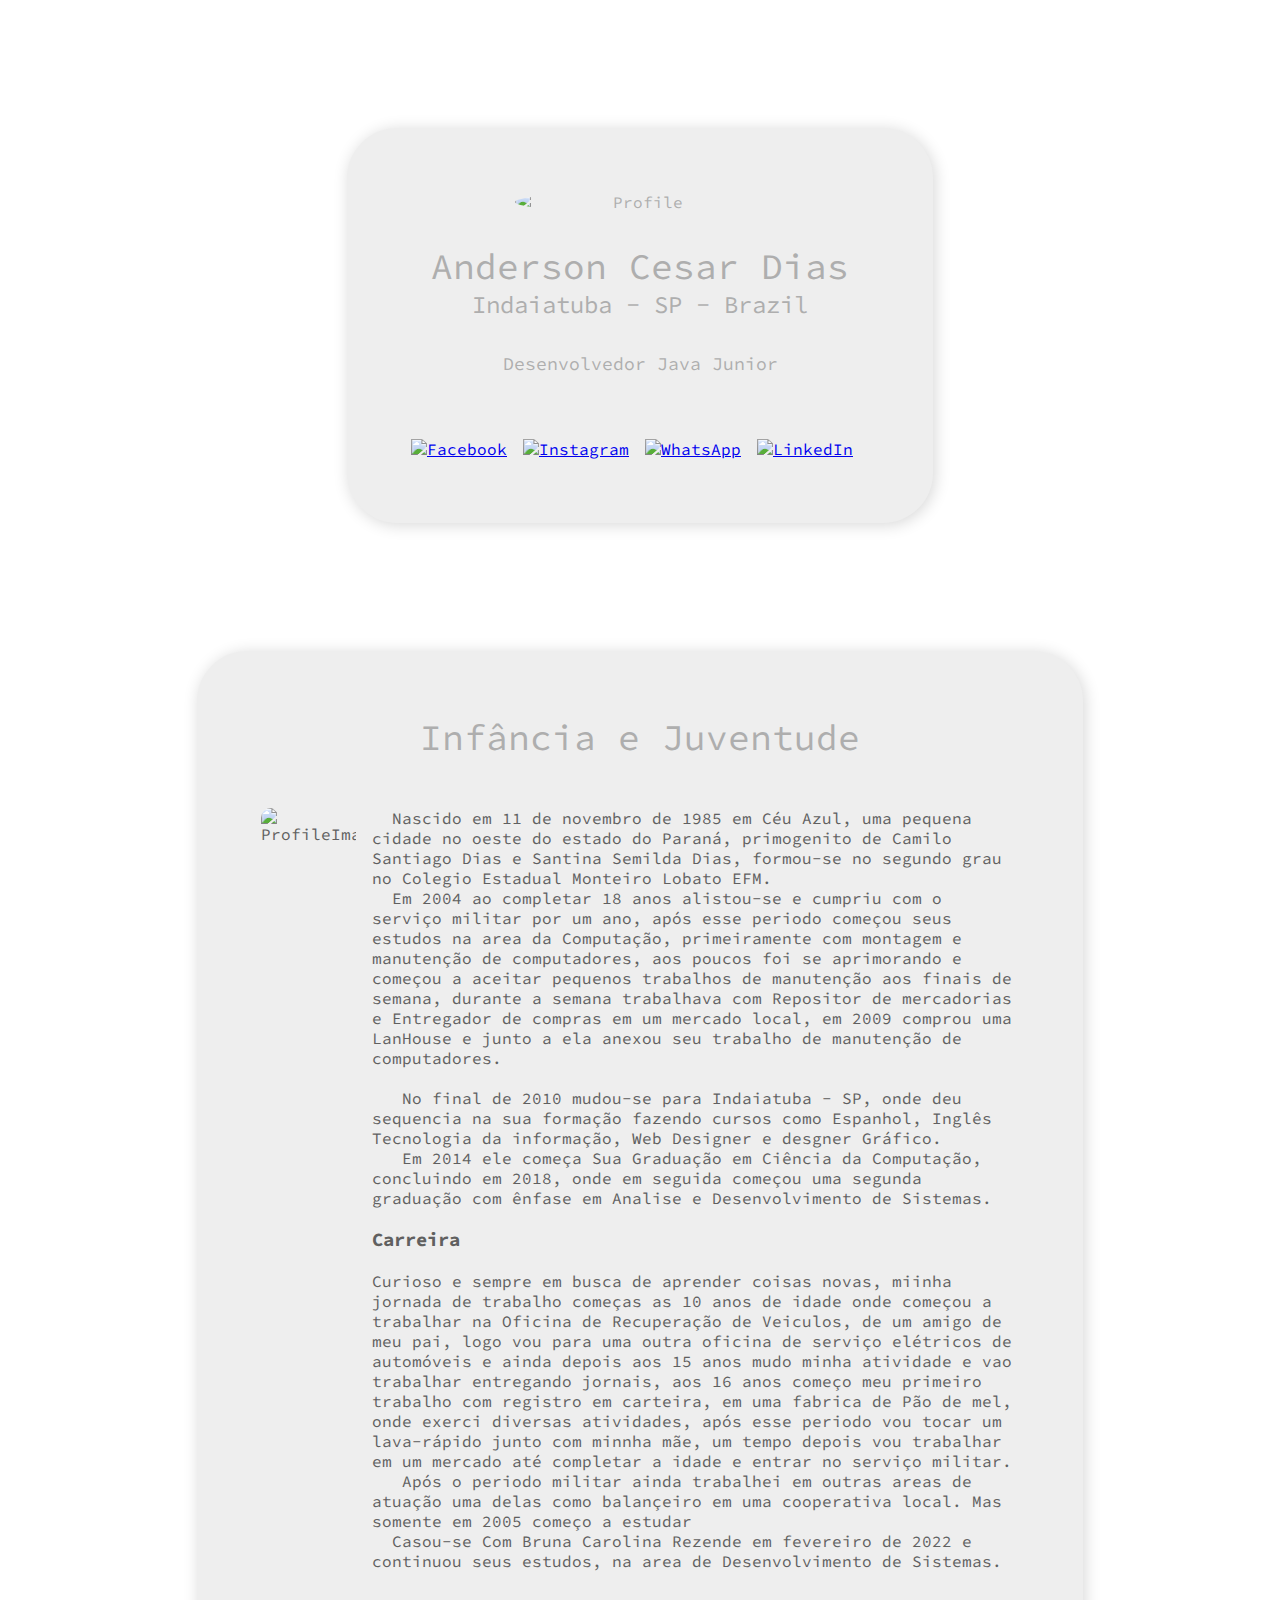
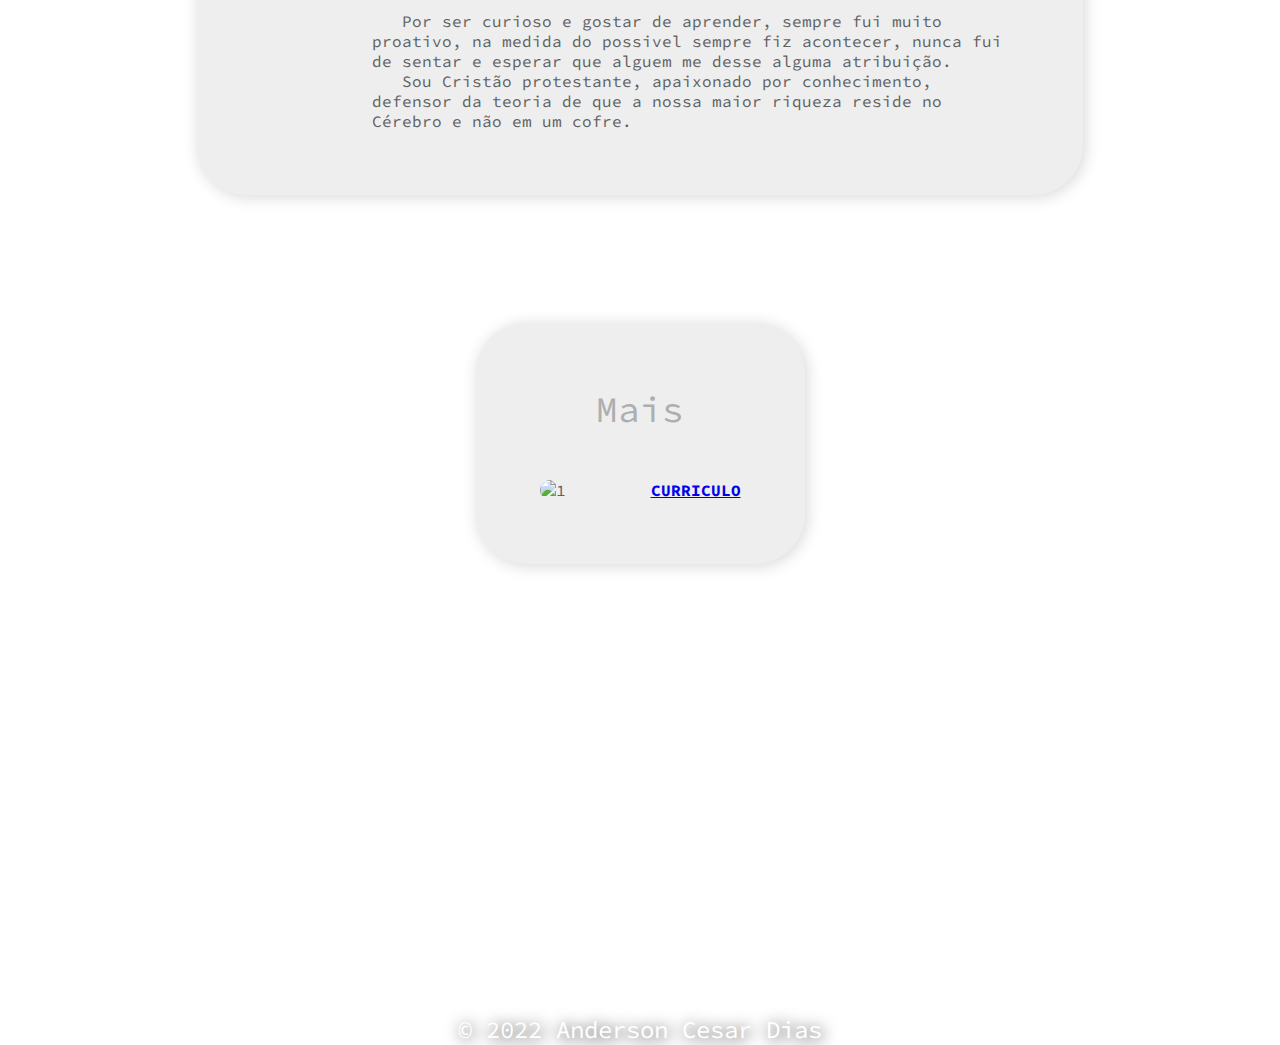
==== index.html @ 909606b6 "dekletar pastas" ====
<!DOCTYPE html>
<html lang="en">
  <head>
    <meta charset="UTF-8" />
    <meta name="viewport" content="width=device-width, initial-scale=1.0" />
    <title>Anderson C dias</title>
    <link
      href="https://fonts.googleapis.com/css2?family=Source+Code+Pro&display=swap"
      rel="stylesheet"
    />
    <link rel="stylesheet" href="/style.css" />
  </head>
  <body>
    <div class="profile box">
    
      <img class="profile-pic" src="/img/foto.jpeg" alt="Profile" />
      <h1 class="title">Anderson Cesar Dias </h1>
      <span>Indaiatuba - SP - Brazil</span>
      <p>Desenvolvedor Java Junior</p>
      <ul class="redes-sociais">
        <li>
          <a href="https://www.facebook.com/andersoncesar.dias.18"target="_blank"><img src="/img/facebook.svg" alt="Facebook" /></a>
        </li>
        <li>
          <a href="https://www.instagram.com/anderson_c_dias/"target="_blank"><img src="/img/instagram.svg" alt="Instagram" /></a>
        </li>
        <li>
          <a href="https://contate.me/andersonCesarDias" target="_blank"><img src="/img/whatsapp.svg" alt="WhatsApp" /></a>
        </li>
        <li>
          <a href="https://www.linkedin.com/in/anderson-c-dias/"target="_blank"><img src="/img/linkedin.svg" alt="LinkedIn" /></a>
        </li>
      </ul>
    </div>
    <div class="portfolio box">
      <h1 class="title">Infância e Juventude</h1>
      <ul>
        <li>
          <img class="profile-gif" src="/img/Anderson Cesar Dias.gif" alt="ProfileImage" />
          <div>
            
            <p>
              &NonBreakingSpace;&NonBreakingSpace;Nascido em 11 de novembro de 1985 em  Céu Azul, 
              uma pequena cidade no oeste do estado do Paraná, primogenito de Camilo Santiago Dias e Santina Semilda
     Dias, 
formou-se no segundo grau no Colegio Estadual Monteiro Lobato EFM.<br/> &NonBreakingSpace;&NonBreakingSpace;Em 2004 ao completar 18 anos alistou-se e cumpriu com o serviço militar 
por um ano, após esse periodo 
começou seus estudos na area da Computação, primeiramente com montagem e manutenção de computadores, aos poucos foi se aprimorando e começou a 
aceitar 
pequenos trabalhos de manutenção aos finais de semana, durante a semana  trabalhava com Repositor de mercadorias  e Entregador de compras em 
um mercado local, em 2009 comprou uma LanHouse e junto a ela anexou seu trabalho de manutenção de computadores.<br/><br/>&NonBreakingSpace;&NonBreakingSpace;

No final de 2010 mudou-se para Indaiatuba - SP, onde deu sequencia na sua formação fazendo cursos como Espanhol, Inglês
Tecnologia da informação, Web Designer e desgner Gráfico.<br/>&NonBreakingSpace;&NonBreakingSpace;
Em 2014 ele começa Sua Graduação em Ciência da Computação, concluindo em 2018, onde em seguida começou uma segunda graduação com
ênfase em Analise e Desenvolvimento de Sistemas.<br/>&NonBreakingSpace;&NonBreakingSpace;


<h3>Carreira</h3><br/>
Curioso e sempre em busca de aprender coisas novas, miinha jornada de trabalho começas as 10 anos de idade onde começou
a trabalhar na Oficina de Recuperação de Veiculos, de um amigo de meu pai,
logo vou para uma outra oficina de serviço elétricos de automóveis e ainda depois aos 15 anos  mudo minha atividade e vao trabalhar entregando
jornais,
aos 16 anos  começo meu primeiro trabalho com registro em carteira, em uma fabrica de Pão de mel, onde  exerci diversas atividades, após 
esse periodo 
vou tocar um lava-rápido junto com minnha mãe, um tempo depois vou trabalhar em  um mercado  até completar a idade e 
entrar no serviço militar.<br/>&NonBreakingSpace;&NonBreakingSpace; Após o periodo militar  
ainda trabalhei em outras areas de atuação uma delas como balançeiro em uma cooperativa local. Mas somente em 2005 começo a estudar 
<br/>&NonBreakingSpace;&NonBreakingSpace;Casou-se Com Bruna Carolina Rezende em fevereiro de 2022 e continuou seus estudos, na area de Desenvolvimento de Sistemas.<br/><br/><br/>&NonBreakingSpace;&NonBreakingSpace;
Por ser curioso e gostar de aprender, sempre fui muito proativo, na medida do possivel sempre fiz acontecer, nunca fui de sentar
e esperar 
que alguem me desse alguma atribuição.<br/>&NonBreakingSpace;&NonBreakingSpace;

Sou Cristão protestante, apaixonado por conhecimento, defensor da teoria de que a nossa maior riqueza reside no Cérebro e não em um cofre.

              
            </p>
          </div>
        </li>
        
        
      </ul>
    </div>
 
    <div class="portfolio box">
      <h1 class="title">Mais</h1>
      <ul>
        <li>
          <img class="profile-gif" src="/img/curriculum-vitae.png" alt="1" />
         <a href="/HTML/curriculo.html"><h4>CURRICULO</h4></a>   
        
        </li>
        
        
      </ul>
    </div>
    
    
    <p class="copyright">© 2022 Anderson Cesar Dias</p>
  </body>
</html>
---- style.css ----
* {
  margin: 0;
  padding: 0;
}

img {
  display: block;
  max-width: 100%;

}
/*remove o ponto em frente a lista*/
li {
  list-style: none;
}

body {
  font-family: "Source Code Pro", monospace;
  background: url("../img/bg.jpg") no-repeat top center;
  background-attachment: fixed;
  background-size: cover;
  display: grid;
  align-items: center;
  justify-items: center;
  height: 100vh;
  color: #aeaeae;
}

.title {
  font-size: 36px;
  font-weight: normal;
}
.title2 {
  font-size: 30px;
  font-weight: bold;
  color: black;
}

.text2 {
  font-size: 20px;
  font-weight: bold;
  color: black;
}
.title3 {
  font-size: 36px;
  font-weight: normal;
}

.box {
  background: #eee;
  padding: 4rem;
  box-shadow: 2px 2px 16px rgba(0, 0, 0, 0.16);
  border-radius: 50px;
  text-align: center;
  margin-top: 8rem;
}

.profile-gif {
  border-radius: 50%;
  width: 95PX;
  margin: 0 0 0 0;
}
.profile-pic {
  border-radius: 50%;
  width: 250PX;
  margin: 0 auto 2rem auto;
}

.profile span {
  font-size: 24px;
}

.profile p {
  font-size: 18px;
  margin-top: 2rem;
  margin-bottom: 4rem;
}

.redes-sociais {
  display: flex;
  justify-content: center;
}

.redes-sociais li {
  margin-right: 1rem;
}

.portfolio {
  max-width: 886px;
  box-sizing: border-box;
}

.portfolio ul {
  margin-top: 3rem;
}

.portfolio li {
  display: grid;
  grid-template-columns: auto 1fr;
  text-align: left;
  gap: 1rem;
  color: #606060;
}

.portfolio li + li {
  margin-top: 2rem;
}

.portfolio img {
  border-radius: 10px;
}

.portfolio h2 {
  font-weight: normal;
  margin-bottom: 1rem;
}
.skills{
  border-radius: 50%;
  width: 150PX;
 justify-content: flex-start;
}
.copyright {
  font-size: 24px;
  color: white;
  text-shadow: 2px 2px 16px black;
  margin: 50vh 0;
}
.wrapper {
  display: grid;
  grid-template-columns: 200px 200px 200px 200px;
}
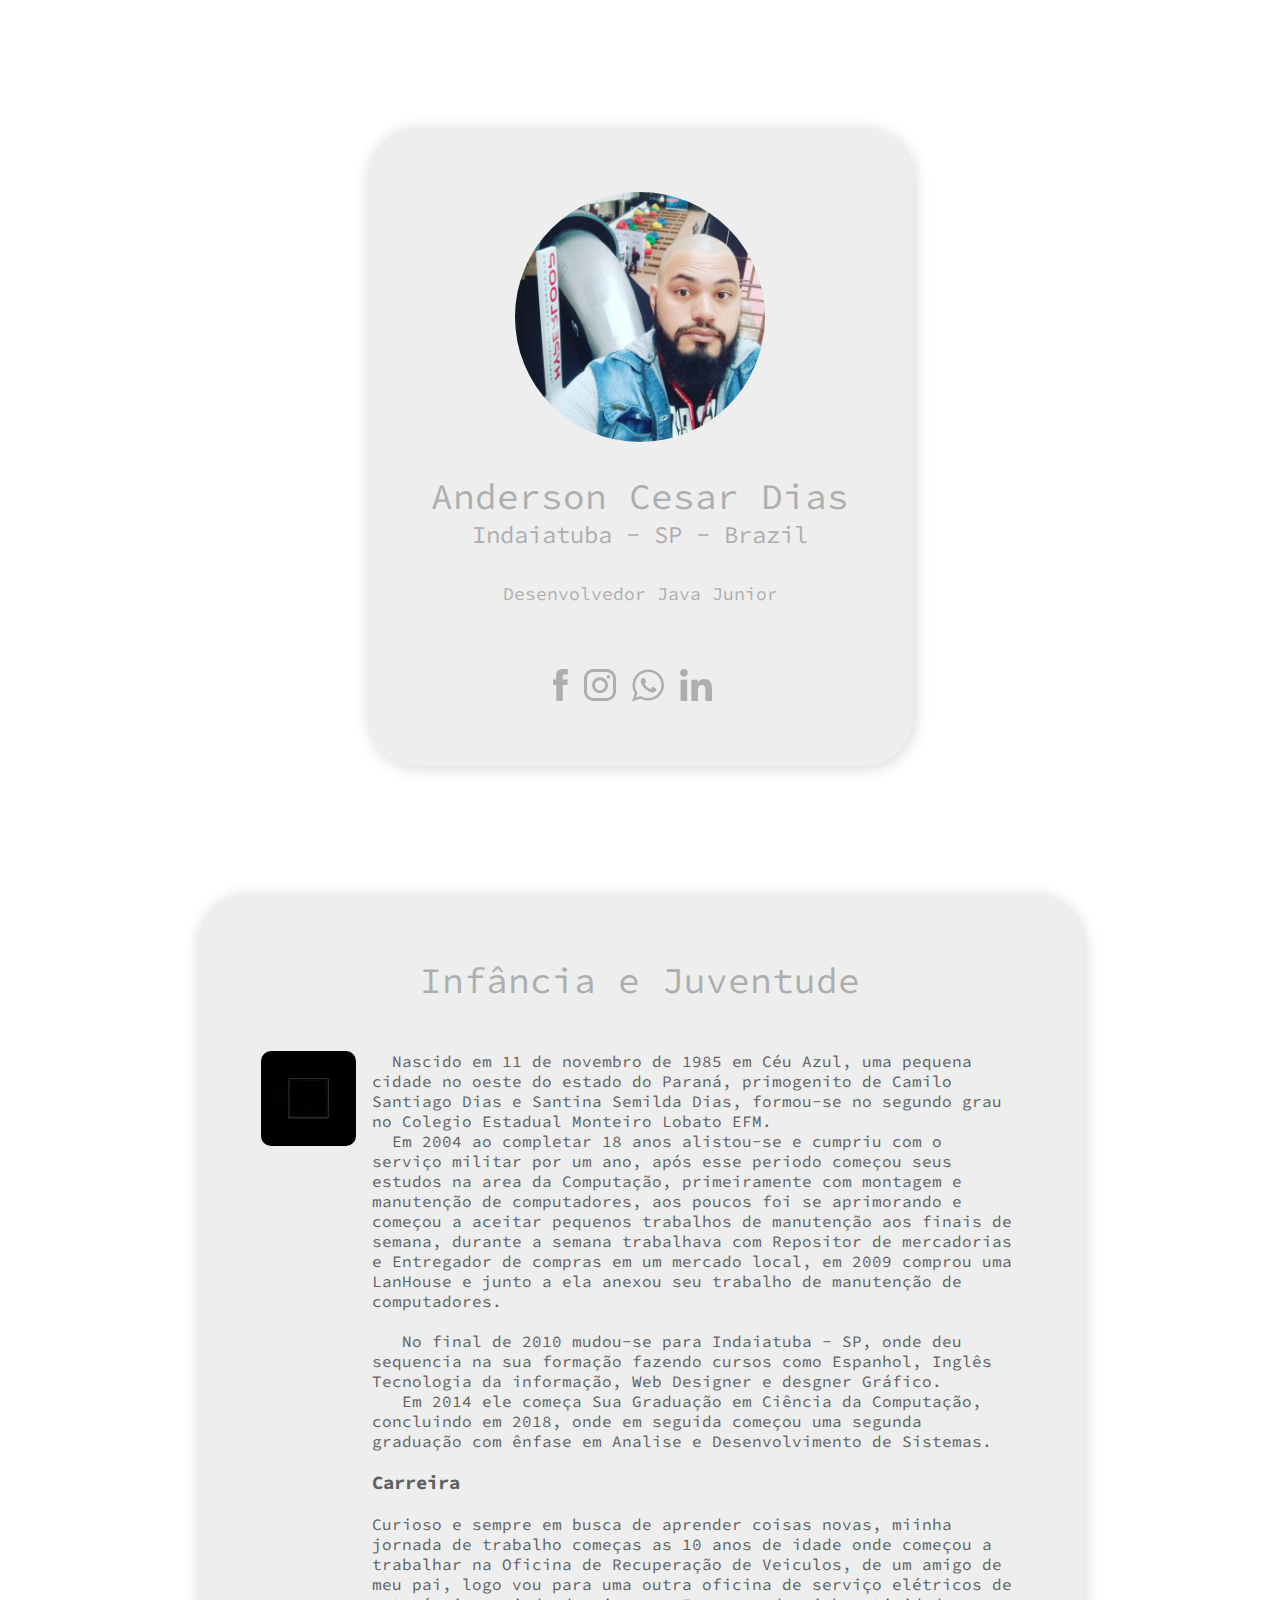
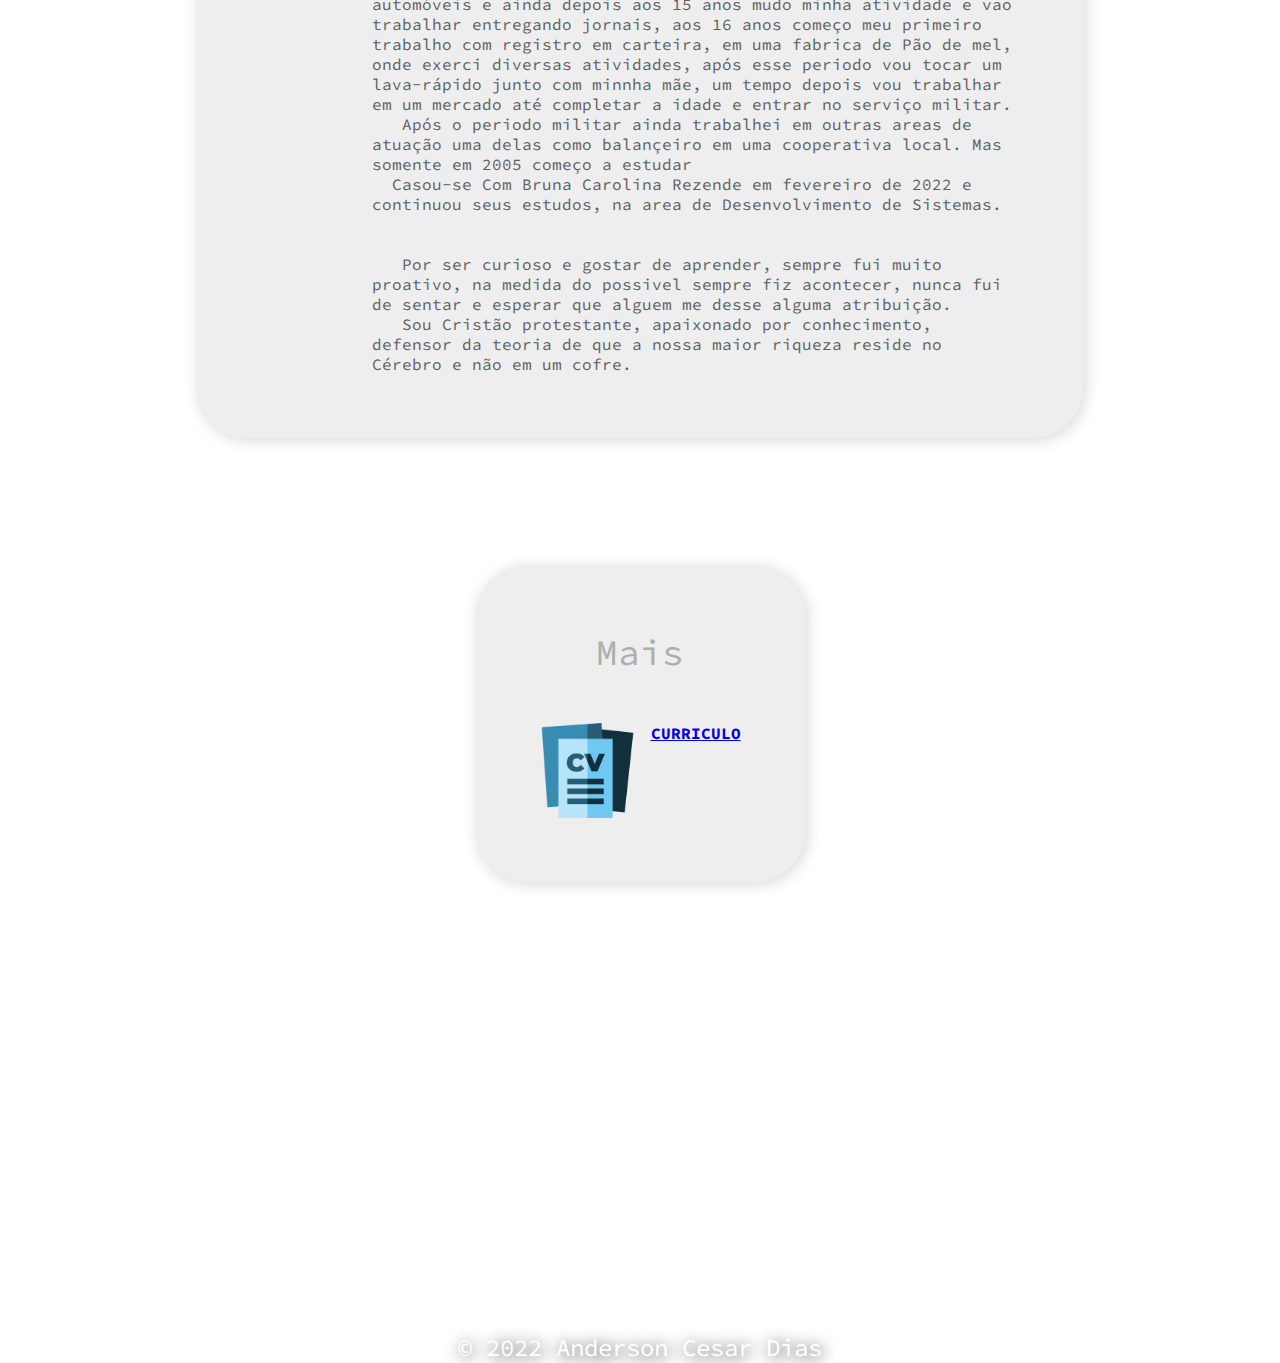
==== commit 81bf6e11: "Mudança de estrutura para atender o Git" ====
--- a/index.html
+++ b/index.html
@@ -8,27 +8,27 @@
       href="https://fonts.googleapis.com/css2?family=Source+Code+Pro&display=swap"
       rel="stylesheet"
     />
-    <link rel="stylesheet" href="/style.css" />
+    <link rel="stylesheet" href="style.css" />
   </head>
   <body>
     <div class="profile box">
     
-      <img class="profile-pic" src="/img/foto.jpeg" alt="Profile" />
+      <img class="profile-pic" src="foto.jpeg" alt="Profile" />
       <h1 class="title">Anderson Cesar Dias </h1>
       <span>Indaiatuba - SP - Brazil</span>
       <p>Desenvolvedor Java Junior</p>
       <ul class="redes-sociais">
         <li>
-          <a href="https://www.facebook.com/andersoncesar.dias.18"target="_blank"><img src="/img/facebook.svg" alt="Facebook" /></a>
+          <a href="https://www.facebook.com/andersoncesar.dias.18"target="_blank"><img src="facebook.svg" alt="Facebook" /></a>
         </li>
         <li>
-          <a href="https://www.instagram.com/anderson_c_dias/"target="_blank"><img src="/img/instagram.svg" alt="Instagram" /></a>
+          <a href="https://www.instagram.com/anderson_c_dias/"target="_blank"><img src="instagram.svg" alt="Instagram" /></a>
         </li>
         <li>
-          <a href="https://contate.me/andersonCesarDias" target="_blank"><img src="/img/whatsapp.svg" alt="WhatsApp" /></a>
+          <a href="https://contate.me/andersonCesarDias" target="_blank"><img src="whatsapp.svg" alt="WhatsApp" /></a>
         </li>
         <li>
-          <a href="https://www.linkedin.com/in/anderson-c-dias/"target="_blank"><img src="/img/linkedin.svg" alt="LinkedIn" /></a>
+          <a href="https://www.linkedin.com/in/anderson-c-dias/"target="_blank"><img src="linkedin.svg" alt="LinkedIn" /></a>
         </li>
       </ul>
     </div>
@@ -36,7 +36,7 @@
       <h1 class="title">Infância e Juventude</h1>
       <ul>
         <li>
-          <img class="profile-gif" src="/img/Anderson Cesar Dias.gif" alt="ProfileImage" />
+          <img class="profile-gif" src="Anderson Cesar Dias.gif" alt="ProfileImage" />
           <div>
             
             <p>
@@ -86,7 +86,7 @@
       <h1 class="title">Mais</h1>
       <ul>
         <li>
-          <img class="profile-gif" src="/img/curriculum-vitae.png" alt="1" />
+          <img class="profile-gif" src="curriculum-vitae.png" alt="1" />
          <a href="/HTML/curriculo.html"><h4>CURRICULO</h4></a>   
         
         </li>
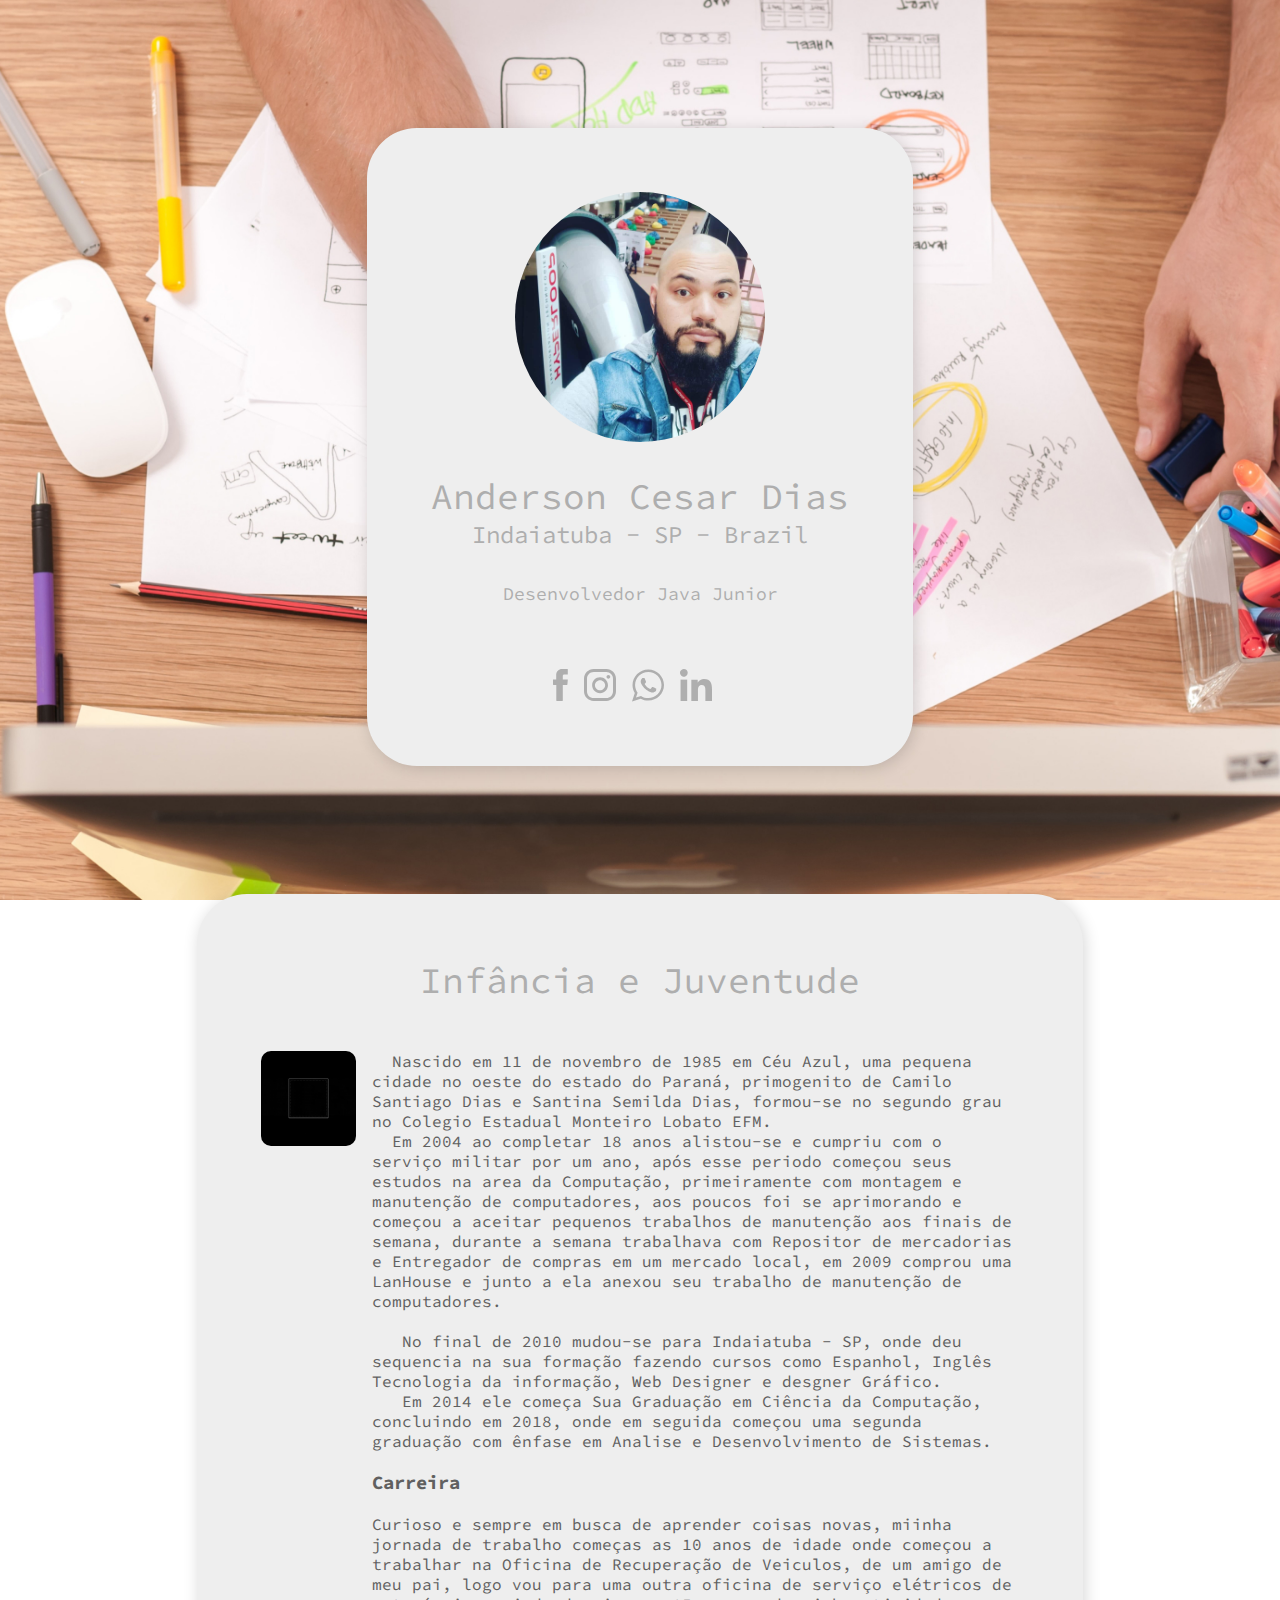
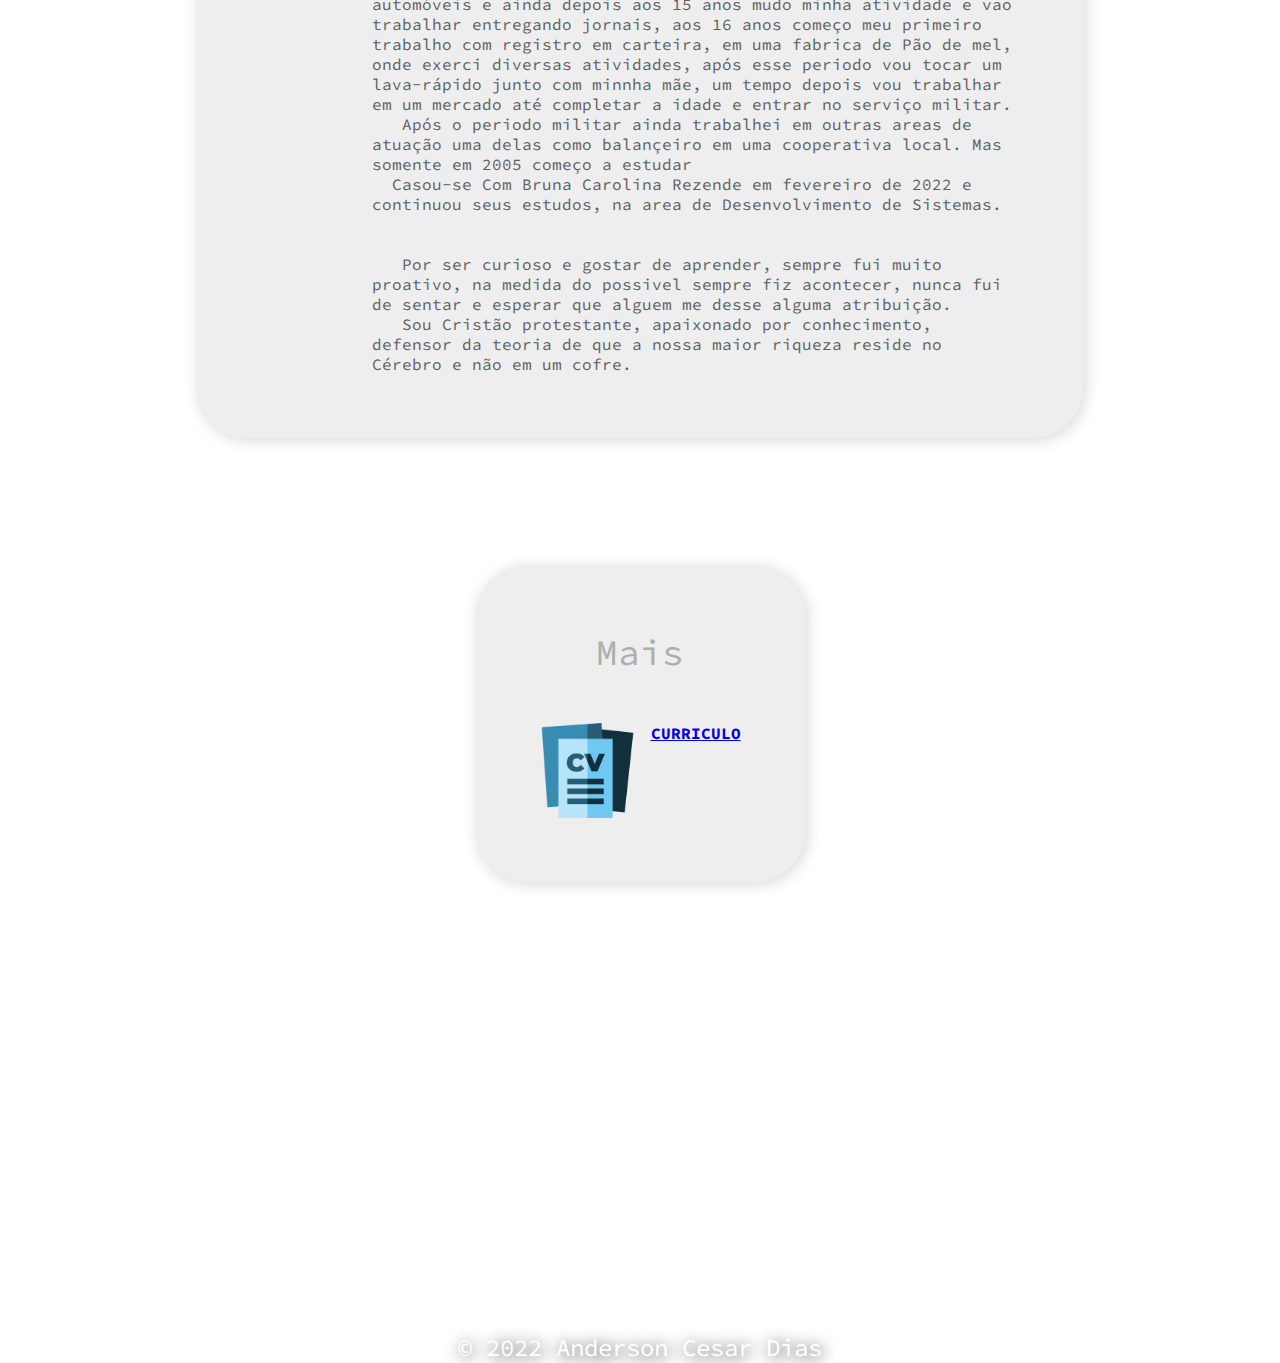
==== commit 5c368274: "Update index.html" ====
--- a/index.html
+++ b/index.html
@@ -3,7 +3,7 @@
   <head>
     <meta charset="UTF-8" />
     <meta name="viewport" content="width=device-width, initial-scale=1.0" />
-    <title>Anderson C dias</title>
+    <title>Anderson C Dias</title>
     <link
       href="https://fonts.googleapis.com/css2?family=Source+Code+Pro&display=swap"
       rel="stylesheet"
@@ -87,7 +87,7 @@
       <ul>
         <li>
           <img class="profile-gif" src="curriculum-vitae.png" alt="1" />
-         <a href="/HTML/curriculo.html"><h4>CURRICULO</h4></a>   
+         <a href="curriculo.html"><h4>CURRICULO</h4></a>   
         
         </li>
         
--- a/style.css
+++ b/style.css
@@ -15,7 +15,7 @@
 
 body {
   font-family: "Source Code Pro", monospace;
-  background: url("../img/bg.jpg") no-repeat top center;
+  background: url("bg.jpg") no-repeat top center;
   background-attachment: fixed;
   background-size: cover;
   display: grid;
@@ -127,4 +127,4 @@
 .wrapper {
   display: grid;
   grid-template-columns: 200px 200px 200px 200px;
-}+}
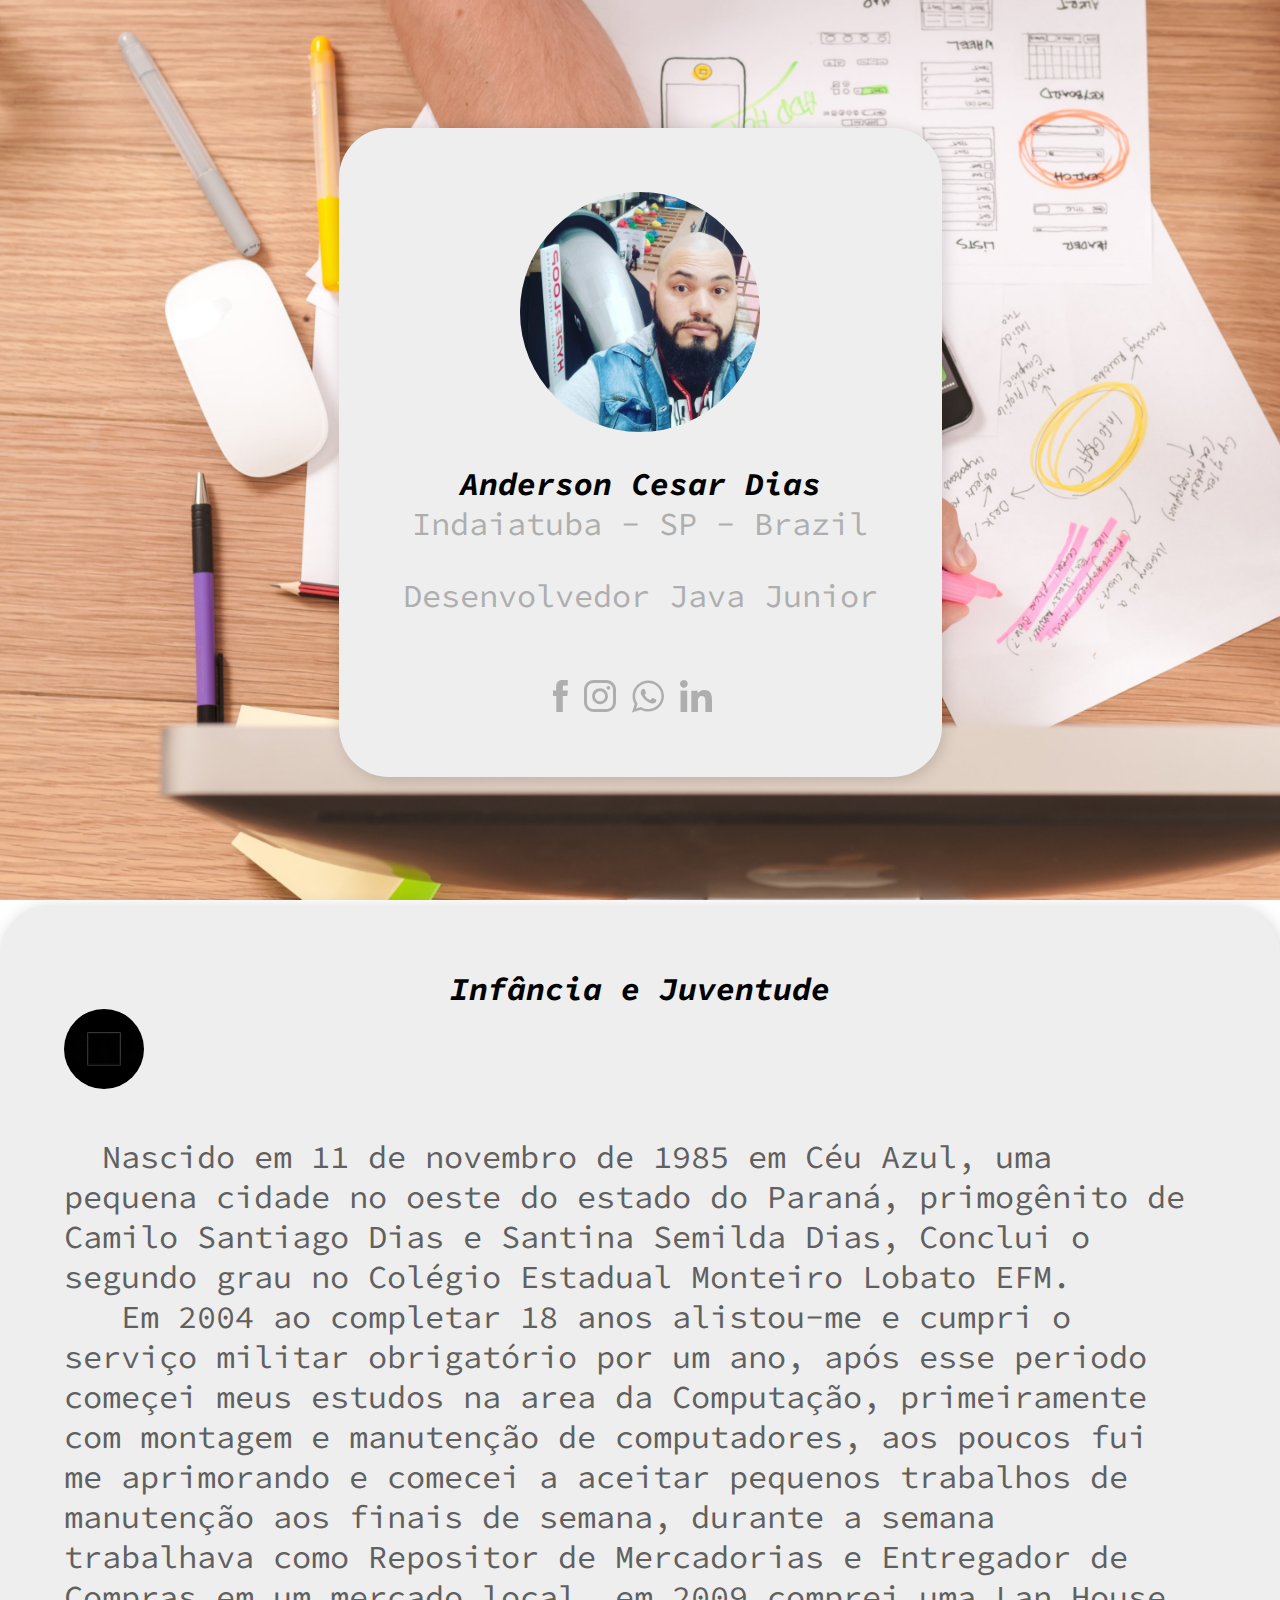
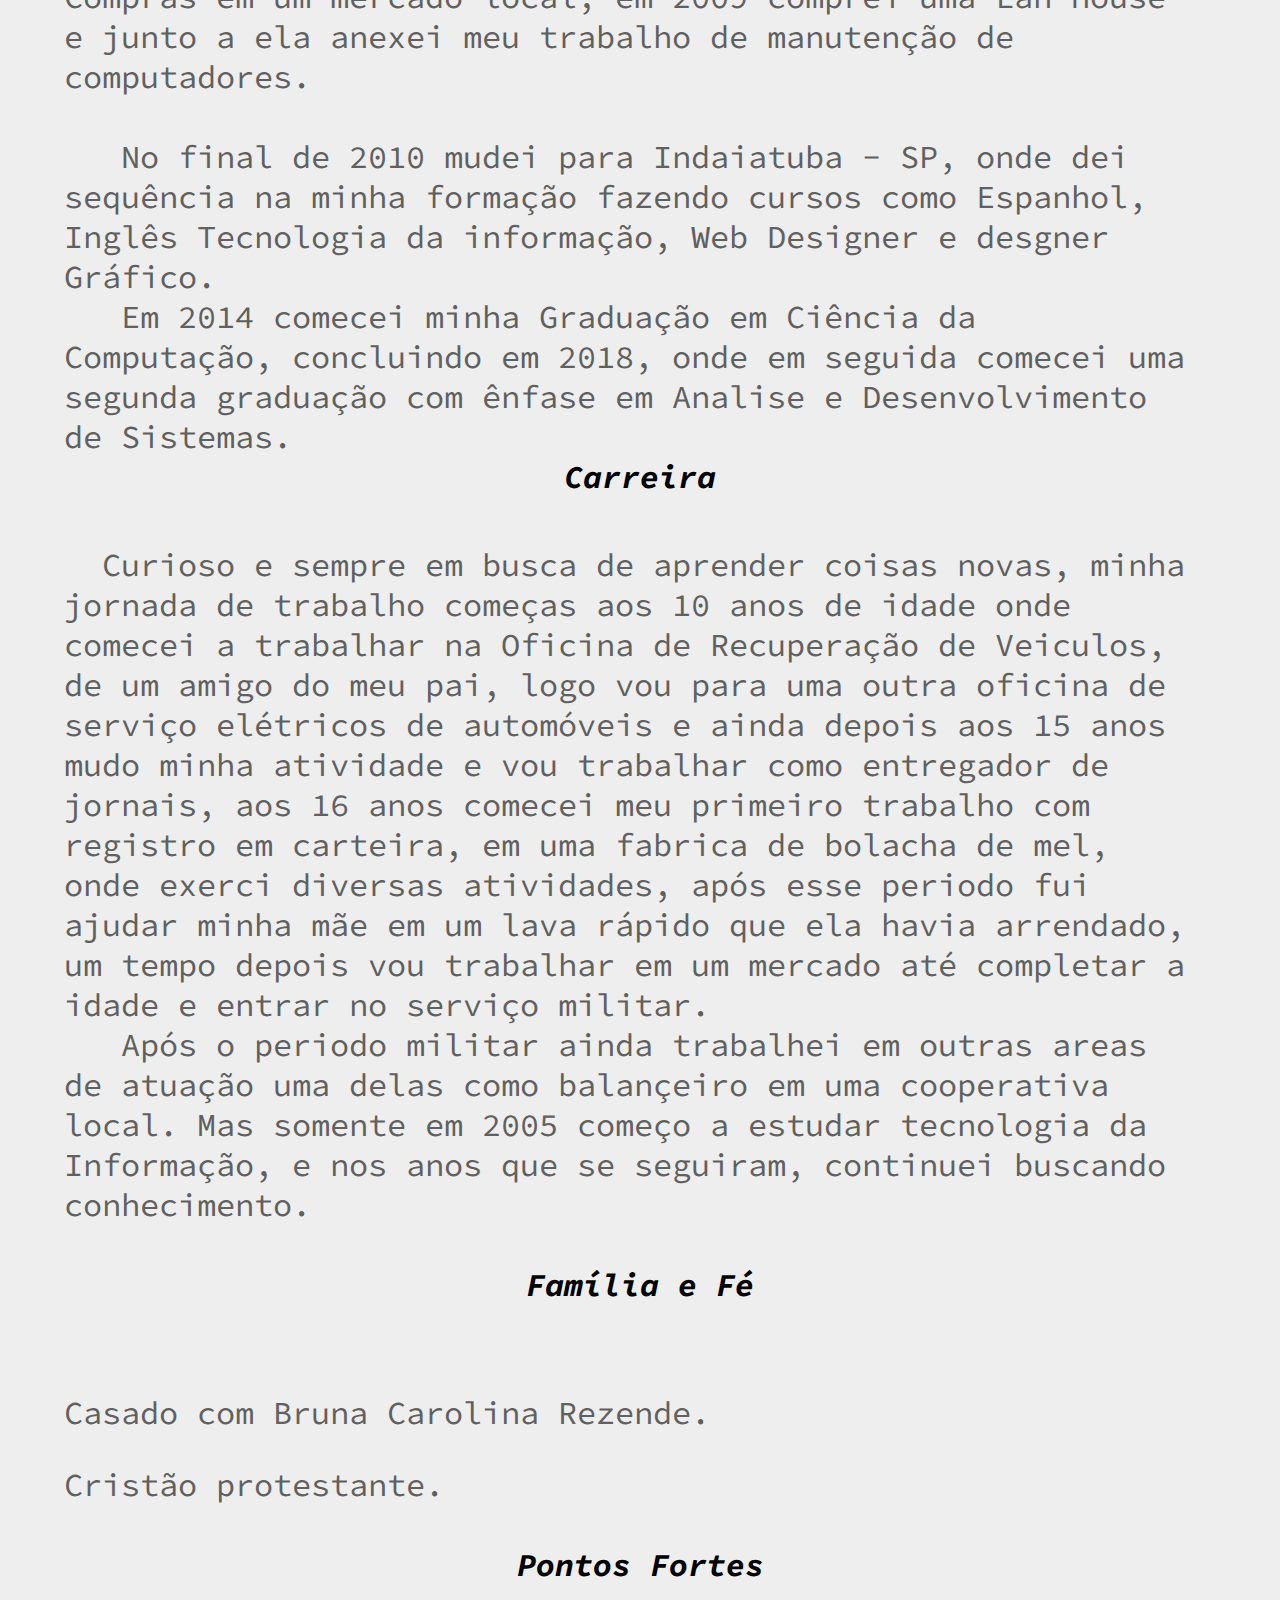
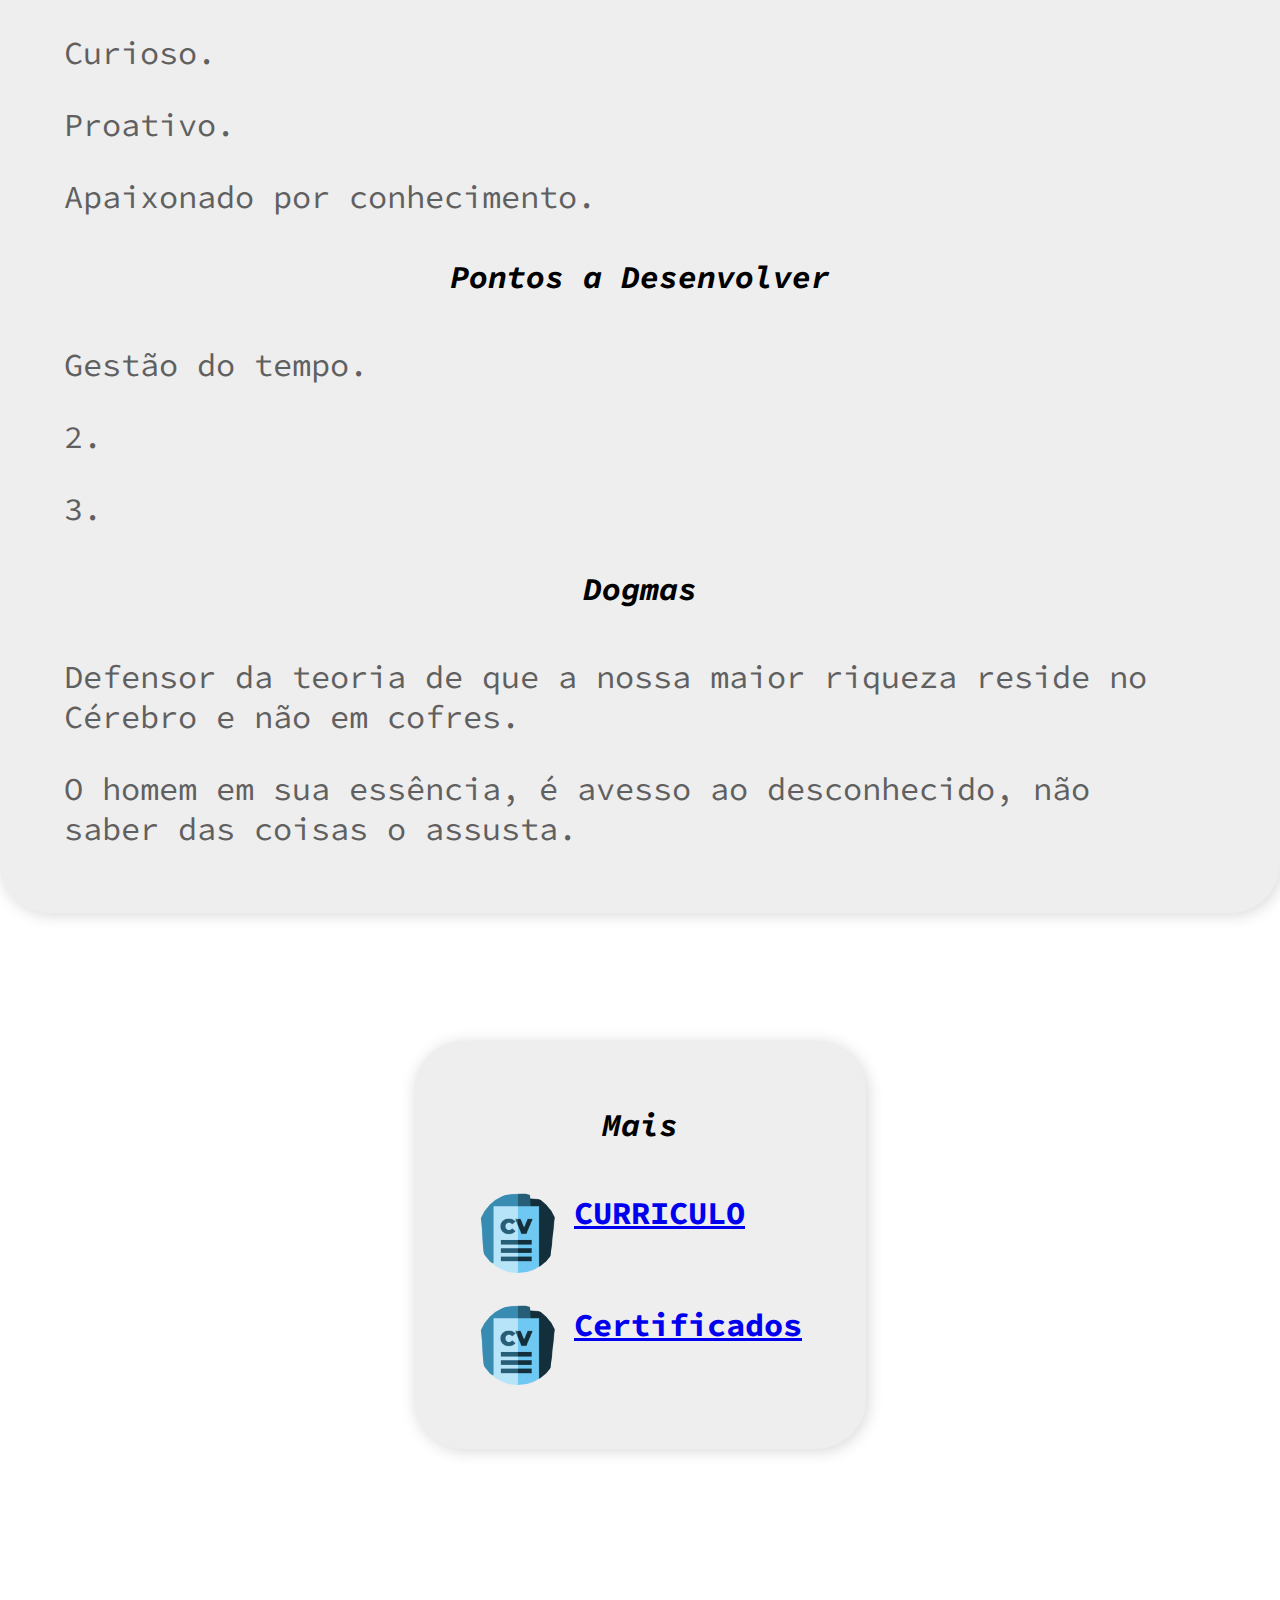
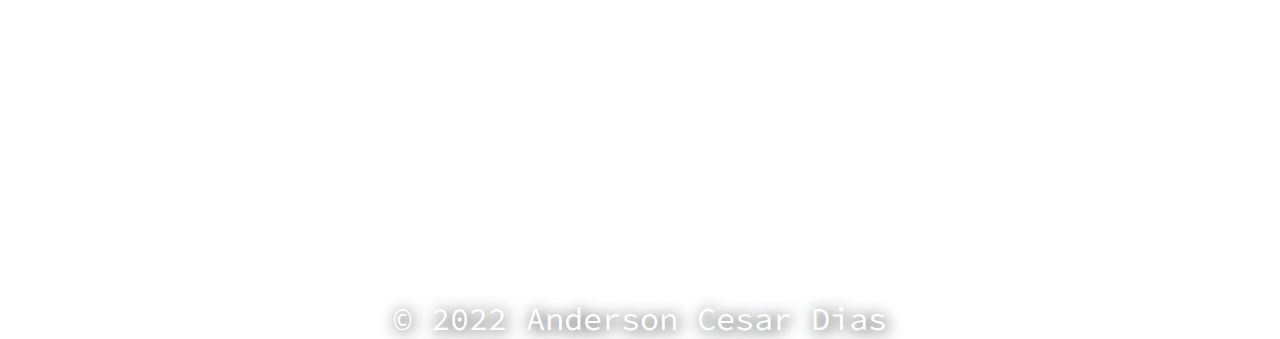
==== commit ccba6703: "Biografia" ====
--- a/index.html
+++ b/index.html
@@ -1,101 +1,154 @@
 <!DOCTYPE html>
 <html lang="en">
-  <head>
-    <meta charset="UTF-8" />
-    <meta name="viewport" content="width=device-width, initial-scale=1.0" />
-    <title>Anderson C Dias</title>
-    <link
-      href="https://fonts.googleapis.com/css2?family=Source+Code+Pro&display=swap"
-      rel="stylesheet"
-    />
-    <link rel="stylesheet" href="style.css" />
-  </head>
-  <body>
-    <div class="profile box">
-    
-      <img class="profile-pic" src="foto.jpeg" alt="Profile" />
-      <h1 class="title">Anderson Cesar Dias </h1>
-      <span>Indaiatuba - SP - Brazil</span>
-      <p>Desenvolvedor Java Junior</p>
-      <ul class="redes-sociais">
-        <li>
-          <a href="https://www.facebook.com/andersoncesar.dias.18"target="_blank"><img src="facebook.svg" alt="Facebook" /></a>
-        </li>
-        <li>
-          <a href="https://www.instagram.com/anderson_c_dias/"target="_blank"><img src="instagram.svg" alt="Instagram" /></a>
-        </li>
-        <li>
-          <a href="https://contate.me/andersonCesarDias" target="_blank"><img src="whatsapp.svg" alt="WhatsApp" /></a>
-        </li>
-        <li>
-          <a href="https://www.linkedin.com/in/anderson-c-dias/"target="_blank"><img src="linkedin.svg" alt="LinkedIn" /></a>
+
+<head>
+  <meta charset="UTF-8" />
+  <meta name="viewport" content="width=device-width, initial-scale=1.0" />
+  <title>Anderson C Dias</title>
+  <link href="https://fonts.googleapis.com/css2?family=Source+Code+Pro&display=swap" rel="stylesheet" />
+  <link rel="stylesheet" href="style.css" />
+</head>
+
+<body background="bg.jpg" no-repeat top center>
+  <div class="profile box">
+
+    <img class="profile-pic" src="foto.jpeg" alt="Profile" />
+    <h1 class="title">Anderson Cesar Dias </h1>
+    <span>Indaiatuba - SP - Brazil</span>
+    <p>Desenvolvedor Java Junior</p>
+    <ul class="redes-sociais">
+      <li>
+        <a href="https://www.facebook.com/andersoncesar.dias.18" target="_blank"><img src="facebook.svg"
+            alt="Facebook" /></a>
+      </li>
+      <li>
+        <a href="https://www.instagram.com/anderson_c_dias/" target="_blank"><img src="instagram.svg"
+            alt="Instagram" /></a>
+      </li>
+      <li>
+        <a href="https://contate.me/andersonCesarDias" target="_blank"><img src="whatsapp.svg" alt="WhatsApp" /></a>
+      </li>
+      <li>
+        <a href="https://www.linkedin.com/in/anderson-c-dias/" target="_blank"><img src="linkedin.svg"
+            alt="LinkedIn" /></a>
+      </li>
+    </ul>
+  </div>
+  <div class="portfolio box">
+    <h1 class="title">Infância e Juventude</h1>
+
+
+    <img class="profile-gif" src="Anderson Cesar Dias.gif" alt="ProfileImage" />
+    <div>
+
+      <ul>
+        <li> &NonBreakingSpace;&NonBreakingSpace;Nascido em 11 de novembro de 1985 em Céu Azul,
+
+          uma pequena cidade no oeste do estado do Paraná, primogênito de Camilo Santiago Dias e Santina Semilda
+          Dias,
+          Conclui o segundo grau no Colégio Estadual Monteiro Lobato EFM.<br />
+          &NonBreakingSpace;&NonBreakingSpace;
+          Em 2004 ao completar 18 anos alistou-me e cumpri o serviço militar obrigatório
+          por um ano, após esse periodo
+          começei meus estudos na area da Computação, primeiramente com montagem e manutenção de computadores,
+          aos poucos fui me aprimorando e comecei a
+          aceitar
+          pequenos trabalhos de manutenção aos finais de semana, durante a semana trabalhava como Repositor de
+          Mercadorias
+          e Entregador de Compras em
+          um mercado local, em 2009 comprei uma Lan House e junto a ela anexei meu trabalho de manutenção de
+          computadores.<br /><br />&NonBreakingSpace;&NonBreakingSpace;
+
+          No final de 2010 mudei para Indaiatuba - SP, onde dei sequência na minha formação fazendo cursos como
+          Espanhol, Inglês
+          Tecnologia da informação, Web Designer e desgner Gráfico.<br />&NonBreakingSpace;&NonBreakingSpace;
+          Em 2014 comecei minha Graduação em Ciência da Computação, concluindo em 2018, onde em seguida comecei uma
+          segunda graduação com
+          ênfase em Analise e Desenvolvimento de Sistemas.<br />
+
         </li>
       </ul>
-    </div>
-    <div class="portfolio box">
-      <h1 class="title">Infância e Juventude</h1>
+      <h1 class="title">Carreira</h1>
       <ul>
-        <li>
-          <img class="profile-gif" src="Anderson Cesar Dias.gif" alt="ProfileImage" />
-          <div>
-            
-            <p>
-              &NonBreakingSpace;&NonBreakingSpace;Nascido em 11 de novembro de 1985 em  Céu Azul, 
-              uma pequena cidade no oeste do estado do Paraná, primogenito de Camilo Santiago Dias e Santina Semilda
-     Dias, 
-formou-se no segundo grau no Colegio Estadual Monteiro Lobato EFM.<br/> &NonBreakingSpace;&NonBreakingSpace;Em 2004 ao completar 18 anos alistou-se e cumpriu com o serviço militar 
-por um ano, após esse periodo 
-começou seus estudos na area da Computação, primeiramente com montagem e manutenção de computadores, aos poucos foi se aprimorando e começou a 
-aceitar 
-pequenos trabalhos de manutenção aos finais de semana, durante a semana  trabalhava com Repositor de mercadorias  e Entregador de compras em 
-um mercado local, em 2009 comprou uma LanHouse e junto a ela anexou seu trabalho de manutenção de computadores.<br/><br/>&NonBreakingSpace;&NonBreakingSpace;
+        <li>&NonBreakingSpace;&NonBreakingSpace;Curioso e sempre em busca de aprender coisas novas, minha jornada de
+          trabalho começas aos 10 anos de idade
+          onde comecei
+          a trabalhar na Oficina de Recuperação de Veiculos, de um amigo do meu pai,
+          logo vou para uma outra oficina de serviço elétricos de automóveis e ainda depois aos 15 anos mudo minha
+          atividade e vou trabalhar como entregador de jornais,
+          aos 16 anos comecei meu primeiro trabalho com registro em carteira, em uma fabrica de bolacha de mel, onde
+          exerci
+          diversas atividades, após
+          esse periodo
+          fui ajudar minha mãe em um lava rápido que ela havia arrendado, um tempo depois vou trabalhar em um
+          mercado até completar a idade e entrar no serviço militar.<br />&NonBreakingSpace;&NonBreakingSpace;
+          Após o periodo militar
+          ainda trabalhei em outras areas de atuação uma delas como balançeiro em uma cooperativa local. Mas somente
+          em 2005 começo a estudar tecnologia da Informação, e nos anos que se seguiram, continuei buscando
+          conhecimento.</li>
+      </ul>
+      <br /><br />
+      <h1 class="title">Família e Fé</h1>
+      <ul>
+        <li><br>Casado com Bruna Carolina Rezende.</li>
+        <li> Cristão protestante.</li>
+      </ul><br /><br />
+      <h1 class="title">Pontos Fortes</h1>
+      <ul>
+        <li>Curioso.</li>
+        <li>Proativo.</li>
+        <li>Apaixonado por conhecimento.</li><br /><br />
 
-No final de 2010 mudou-se para Indaiatuba - SP, onde deu sequencia na sua formação fazendo cursos como Espanhol, Inglês
-Tecnologia da informação, Web Designer e desgner Gráfico.<br/>&NonBreakingSpace;&NonBreakingSpace;
-Em 2014 ele começa Sua Graduação em Ciência da Computação, concluindo em 2018, onde em seguida começou uma segunda graduação com
-ênfase em Analise e Desenvolvimento de Sistemas.<br/>&NonBreakingSpace;&NonBreakingSpace;
+      </ul>
+      <h1 class="title">Pontos a Desenvolver</h1>
+      <ul>
+        <li>Gestão do tempo.</li>
+        <li>2.</li>
+        <li>3.</li><br /><br />
+
+      </ul>
+      <h1 class="title">Dogmas</h1>
+
+      <ul>
+       
+        <li> Defensor da teoria de que a nossa maior riqueza reside no Cérebro e não em cofres.</li>
+        <li>O homem em sua essência, é avesso ao desconhecido, não saber das coisas o assusta. </li>
+      </ul>
 
 
-<h3>Carreira</h3><br/>
-Curioso e sempre em busca de aprender coisas novas, miinha jornada de trabalho começas as 10 anos de idade onde começou
-a trabalhar na Oficina de Recuperação de Veiculos, de um amigo de meu pai,
-logo vou para uma outra oficina de serviço elétricos de automóveis e ainda depois aos 15 anos  mudo minha atividade e vao trabalhar entregando
-jornais,
-aos 16 anos  começo meu primeiro trabalho com registro em carteira, em uma fabrica de Pão de mel, onde  exerci diversas atividades, após 
-esse periodo 
-vou tocar um lava-rápido junto com minnha mãe, um tempo depois vou trabalhar em  um mercado  até completar a idade e 
-entrar no serviço militar.<br/>&NonBreakingSpace;&NonBreakingSpace; Após o periodo militar  
-ainda trabalhei em outras areas de atuação uma delas como balançeiro em uma cooperativa local. Mas somente em 2005 começo a estudar 
-<br/>&NonBreakingSpace;&NonBreakingSpace;Casou-se Com Bruna Carolina Rezende em fevereiro de 2022 e continuou seus estudos, na area de Desenvolvimento de Sistemas.<br/><br/><br/>&NonBreakingSpace;&NonBreakingSpace;
-Por ser curioso e gostar de aprender, sempre fui muito proativo, na medida do possivel sempre fiz acontecer, nunca fui de sentar
-e esperar 
-que alguem me desse alguma atribuição.<br/>&NonBreakingSpace;&NonBreakingSpace;
 
-Sou Cristão protestante, apaixonado por conhecimento, defensor da teoria de que a nossa maior riqueza reside no Cérebro e não em um cofre.
+      </p>
+    </div>
+    </li>
 
-              
-            </p>
-          </div>
-        </li>
-        
-        
-      </ul>
-    </div>
- 
-    <div class="portfolio box">
-      <h1 class="title">Mais</h1>
-      <ul>
-        <li>
-          <img class="profile-gif" src="curriculum-vitae.png" alt="1" />
-         <a href="curriculo.html"><h4>CURRICULO</h4></a>   
-        
-        </li>
-        
-        
-      </ul>
-    </div>
-    
-    
-    <p class="copyright">© 2022 Anderson Cesar Dias</p>
-  </body>
-</html>
+
+    </ul>
+  </div>
+
+  <div class="portfolio box">
+    <h1 class="title">Mais</h1>
+    <ul>
+      <li>
+        <img class="profile-gif" src="curriculum-vitae.png" alt="1" />
+        <a href="curriculo.html">
+          <h4>CURRICULO</h4>
+        </a>
+
+      </li>
+      <li>
+        <img class="profile-gif" src="curriculum-vitae.png" alt="1" />
+        <a href="skills.html">
+          <h4>Certificados</h4>
+        </a>
+
+      </li>
+
+
+    </ul>
+  </div>
+
+
+  <p class="copyright">© 2022 Anderson Cesar Dias</p>
+</body>
+
+</html>--- a/style.css
+++ b/style.css
@@ -6,16 +6,15 @@
 img {
   display: block;
   max-width: 100%;
-
 }
 /*remove o ponto em frente a lista*/
 li {
   list-style: none;
+  font-size: 2em;
 }
 
 body {
   font-family: "Source Code Pro", monospace;
-  background: url("bg.jpg") no-repeat top center;
   background-attachment: fixed;
   background-size: cover;
   display: grid;
@@ -26,23 +25,18 @@
 }
 
 .title {
-  font-size: 36px;
+  font-size: 2em;
   font-weight: normal;
+  font-style: oblique;
+  color: black;
+  font-weight: bolder;
 }
-.title2 {
-  font-size: 30px;
+.title2,
+.text2,
+.title3 {
+  font-size: 3em;
   font-weight: bold;
   color: black;
-}
-
-.text2 {
-  font-size: 20px;
-  font-weight: bold;
-  color: black;
-}
-.title3 {
-  font-size: 36px;
-  font-weight: normal;
 }
 
 .box {
@@ -54,23 +48,41 @@
   margin-top: 8rem;
 }
 
+.box_home {
+  background: #eee;
+  padding: 1rem;
+  box-shadow: 2rem 2rem 16rem rgba(0, 0, 0, 0.16);
+  border-radius: 70em;
+  text-align: center;
+  margin-top: 2rem;
+}
+
+.btnHome {
+  border-radius: 80rem;
+  padding: 1rem;
+  font-weight: bolder;
+  font-size: larger;
+  color: bisque;
+  background-color: blue;
+}
+
 .profile-gif {
   border-radius: 50%;
-  width: 95PX;
+  width: 5rem;
   margin: 0 0 0 0;
 }
 .profile-pic {
   border-radius: 50%;
-  width: 250PX;
+  width: 15rem;
   margin: 0 auto 2rem auto;
 }
 
 .profile span {
-  font-size: 24px;
+  font-size: 2rem;
 }
 
 .profile p {
-  font-size: 18px;
+  font-size: 2rem;
   margin-top: 2rem;
   margin-bottom: 4rem;
 }
@@ -85,7 +97,7 @@
 }
 
 .portfolio {
-  max-width: 886px;
+  max-width: 100rem;
   box-sizing: border-box;
 }
 
@@ -106,25 +118,28 @@
 }
 
 .portfolio img {
-  border-radius: 10px;
+  border-radius: 10rem;
 }
 
 .portfolio h2 {
   font-weight: normal;
   margin-bottom: 1rem;
 }
-.skills{
+.skills {
   border-radius: 50%;
-  width: 150PX;
- justify-content: flex-start;
+  width: 8rem;
+  justify-content: flex-start;
 }
 .copyright {
-  font-size: 24px;
+  font-size: 2em;
   color: white;
   text-shadow: 2px 2px 16px black;
   margin: 50vh 0;
 }
 .wrapper {
   display: grid;
-  grid-template-columns: 200px 200px 200px 200px;
+  grid-template-columns: 10rem 10rem 10rem 10rem 10rem;
 }
+p{
+  font-size: 1.5rem;;
+}